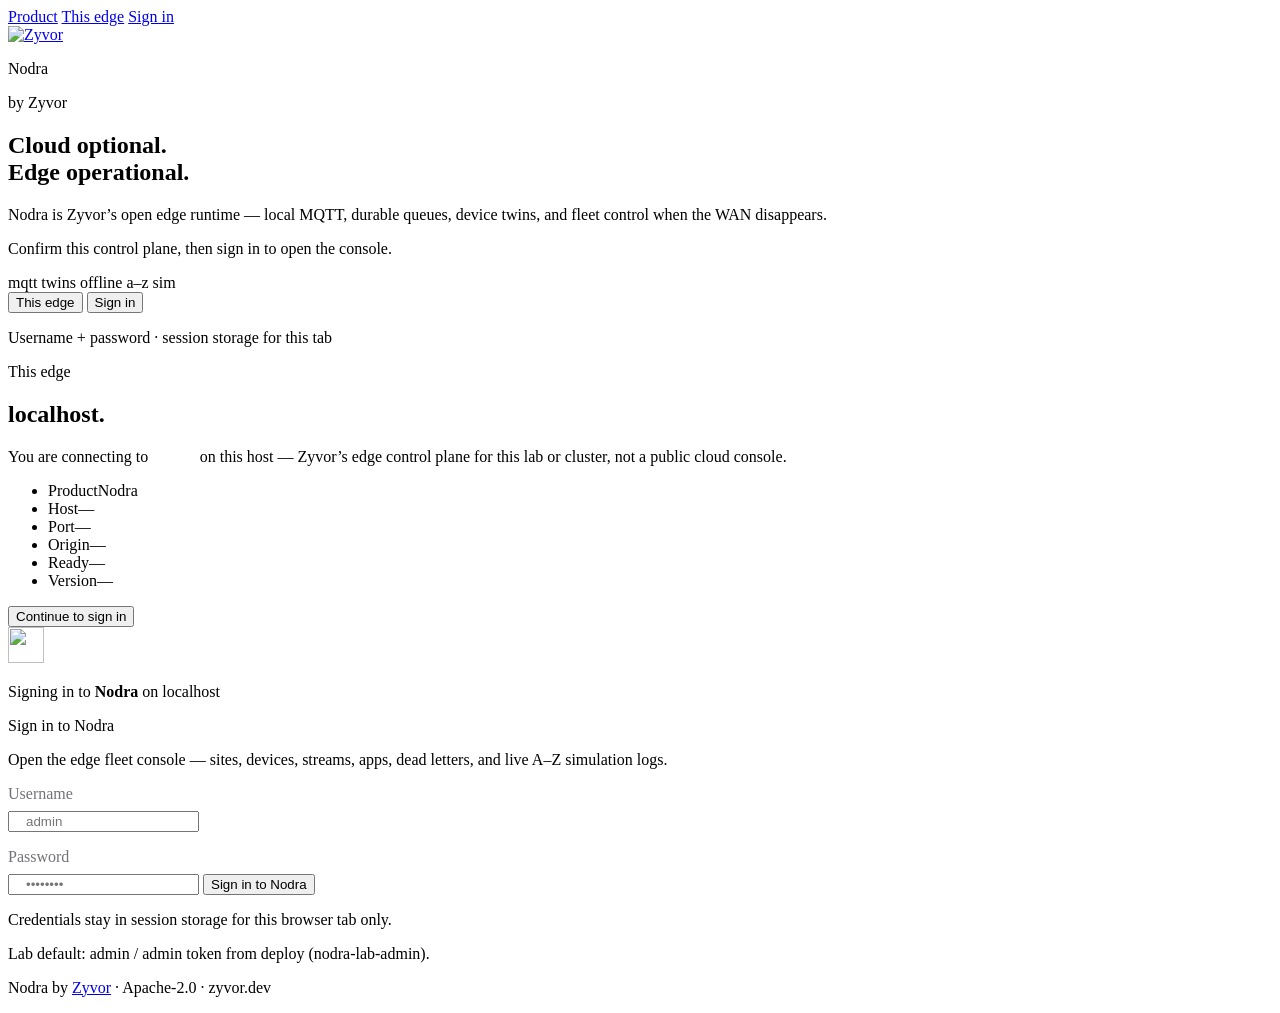
==== web/index.html @ 194d5cf3 "fix(ui): make Kryton login chapter buttons actually scroll Measure chapter position relative to the " ====
<!doctype html>
<html lang="en">
<head>
  <meta charset="utf-8" />
  <meta name="viewport" content="width=device-width,initial-scale=1" />
  <meta name="theme-color" content="#f5f5f7" />
  <title>Nodra — Open edge runtime</title>
  <meta name="description" content="Nodra keeps sites moving when the cloud doesn't. Apache-2.0 edge runtime, local MQTT, offline queues, device twins and fleet control." />
  <link rel="icon" type="image/svg+xml" href="/assets/zyvor-mark.svg" />
  <link rel="stylesheet" href="/assets/app.css?v=2" />
  <link rel="stylesheet" href="/assets/login.css?v=2" />
</head>
<body class="login-locked">
  <!-- Kryton-style Apple Store chapter login -->
  <div id="loginGate" class="auth-backdrop login-page login-store-page open" data-testid="login-page" aria-hidden="false">
    <nav class="login-localnav" aria-label="Login chapters">
      <a href="#login-product" data-login-chapter="login-product">Product</a>
      <a href="#login-edge" data-login-chapter="login-edge">This edge</a>
      <a href="#login-sign-in" data-login-chapter="login-sign-in">Sign in</a>
      <span class="login-localnav-host" id="loginNavHost"></span>
    </nav>
    <main class="login-store-scroll" aria-label="Sign in to Nodra">
      <section id="login-product" class="login-chapter login-chapter-hero" data-tone="zyvor" aria-label="Nodra">
        <div class="login-chapter-inner">
          <a class="login-mark-link" href="https://zyvor.dev" target="_blank" rel="noopener noreferrer" title="Zyvor">
            <img class="login-mark brand-logo" src="/assets/zyvor-mark.svg" alt="Zyvor" width="56" height="56">
          </a>
          <p class="login-wordmark">Nodra</p>
          <p class="login-byline">by Zyvor</p>
          <h1 class="login-hero-title">Cloud optional.<br>Edge operational.</h1>
          <p class="login-tagline">Nodra is Zyvor’s open edge runtime — local MQTT, durable queues, device twins, and fleet control when the WAN disappears.</p>
          <p class="login-tagline login-tagline-soft">Confirm this control plane, then sign in to open the console.</p>
          <div class="login-pill-row">
            <span class="login-pill" data-tone="sky"><span class="login-pill-dot" aria-hidden="true"></span>mqtt</span>
            <span class="login-pill" data-tone="violet"><span class="login-pill-dot" aria-hidden="true"></span>twins</span>
            <span class="login-pill" data-tone="emerald"><span class="login-pill-dot" aria-hidden="true"></span>offline</span>
            <span class="login-pill" data-tone="amber"><span class="login-pill-dot" aria-hidden="true"></span>a–z sim</span>
          </div>
          <div class="login-cta">
            <button type="button" class="login-cta-primary" data-login-chapter="login-edge">This edge</button>
            <button type="button" class="login-cta-secondary" data-login-chapter="login-sign-in">Sign in</button>
          </div>
          <p class="login-chapter-note">Username + password · session storage for this tab</p>
        </div>
      </section>

      <section id="login-edge" class="login-chapter login-chapter-destination" aria-label="This edge">
        <div class="login-chapter-inner">
          <p class="login-chapter-kicker">This edge</p>
          <h2 class="login-dest-title" id="loginDestHost">localhost.</h2>
          <p class="login-tagline">You are connecting to <strong style="color:#fff;font-weight:600">Nodra</strong> on this host — Zyvor’s edge control plane for this lab or cluster, not a public cloud console.</p>
          <ul class="login-dest-facts">
            <li class="login-dest-fact"><span class="login-dest-fact-label">Product</span><span class="login-dest-fact-value is-display">Nodra</span></li>
            <li class="login-dest-fact"><span class="login-dest-fact-label">Host</span><span class="login-dest-fact-value" id="loginFactHost">—</span></li>
            <li class="login-dest-fact"><span class="login-dest-fact-label">Port</span><span class="login-dest-fact-value" id="loginFactPort">—</span></li>
            <li class="login-dest-fact"><span class="login-dest-fact-label">Origin</span><span class="login-dest-fact-value" id="loginFactOrigin">—</span></li>
            <li class="login-dest-fact"><span class="login-dest-fact-label">Ready</span><span class="login-dest-fact-value" id="loginFactReady">—</span></li>
            <li class="login-dest-fact"><span class="login-dest-fact-label">Version</span><span class="login-dest-fact-value" id="loginFactVersion">—</span></li>
          </ul>
          <div class="login-cta">
            <button type="button" class="login-cta-primary" data-login-chapter="login-sign-in">Continue to sign in</button>
          </div>
        </div>
      </section>

      <section id="login-sign-in" class="login-chapter login-chapter-sign-in" aria-label="Credentials">
        <div class="login-chapter-inner login-sign-in-inner">
          <img class="login-mark-sm" src="/assets/zyvor-mark.svg" alt="" width="36" height="36">
          <p class="login-sign-in-context">Signing in to <strong>Nodra</strong> on <span class="login-apple-host" id="loginSignHost">localhost</span></p>
          <p class="login-form-heading">Sign in to Nodra</p>
          <p class="login-sign-in-blurb">Open the edge fleet console — sites, devices, streams, apps, dead letters, and live A–Z simulation logs.</p>
          <div class="login-card" id="loginCard">
            <form id="loginForm" class="login-apple-step" autocomplete="on">
              <label for="loginUser" class="login-dest-fact-label" style="color:hsl(240 3% 46%);margin-bottom:.5rem;display:block">Username</label>
              <input id="loginUser" class="login-input" name="username" type="text" autocomplete="username" required placeholder="admin" style="padding-left:1rem;margin-bottom:1rem">
              <label for="loginPass" class="login-dest-fact-label" style="color:hsl(240 3% 46%);margin-bottom:.5rem;display:block">Password</label>
              <input id="loginPass" class="login-input" name="password" type="password" autocomplete="current-password" required placeholder="••••••••" style="padding-left:1rem">
              <p class="login-err" id="loginErr" hidden style="color:#d70015;font-size:13px;margin:10px 0 0;min-height:1.2em"></p>
              <button class="login-btn-primary" type="submit" id="loginBtn">Sign in to Nodra</button>
            </form>
            <p class="login-security-note">Credentials stay in session storage for this browser tab only.</p>
          </div>
          <p class="login-hint">Lab default: <span class="login-apple-host">admin</span> / admin token from deploy (<span class="login-apple-host">nodra-lab-admin</span>).</p>
        </div>
      </section>
    </main>
    <p class="login-footer">Nodra by <a href="https://zyvor.dev" target="_blank" rel="noopener noreferrer">Zyvor</a> · Apache-2.0 · zyvor.dev</p>
  </div>

  <div id="appShell" class="app-shell" hidden>
  <div class="ambient a1"></div><div class="ambient a2"></div>
  <header class="nav shell">
    <a class="brand" href="https://zyvor.dev" target="_blank" rel="noopener" aria-label="Zyvor home">
      <svg class="brand-mark" width="18" height="18" viewBox="0 0 18 18" aria-hidden="true"><path d="M2 2h14L6.6 16H16" fill="none" stroke="#ff5a15" stroke-width="2.6" stroke-linejoin="round" stroke-linecap="round"/></svg>
      <span><span class="brand-zyvor">zyvor</span> Nodra</span>
    </a>
    <nav id="navTabs">
      <button data-tab="overview" class="active">Overview</button><button data-tab="sites">Sites</button><button data-tab="devices">Devices</button><button data-tab="streams">Streams</button><button data-tab="apps">Apps</button><button data-tab="dlq">Dead letters</button><button data-tab="logs">Logs</button>
    </nav>
    <button id="signOutBtn" class="ghost" type="button">Sign out</button>
  </header>

  <main class="shell workspace">
    <section class="hero" data-page="overview">
      <div class="eyebrow"><span></span> OPEN EDGE RUNTIME · APACHE-2.0</div>
      <h1>Cloud optional.<br><b>Edge operational.</b></h1>
      <p>Run local MQTT, route data, reconcile applications, synchronize device twins, and preserve events through unreliable networks — without a SaaS dependency.</p>
      <div class="hero-actions"><button id="refreshBtn" class="primary">Refresh fleet</button><a class="link" href="/api/v1/version">API status ↗</a></div>
      <div class="signal" aria-hidden="true"><i></i><i></i><i></i><i></i><i></i><i></i><i></i></div>

      <div class="stat-grid">
        <article><small>Sites</small><strong id="sitesCount">—</strong><span id="siteHint">connect to load</span></article>
        <article><small>Online now</small><strong id="onlineCount">—</strong><span>90-second heartbeat window</span></article>
        <article><small>Cloud queue</small><strong id="queueCount">—</strong><span id="queueBytes">durable delivery WAL</span></article>
        <article><small>Dead letters</small><strong id="dlqCount">—</strong><span>inspectable and replayable</span></article>
      </div>

      <div class="feature-grid">
        <article class="feature-card dark terminal-card">
          <div class="terminal-top"><div class="traffic" aria-hidden="true"><i></i><i></i><i></i></div><span>Terminal — live simulation</span><span class="terminal-live" aria-hidden="true"></span></div>
          <pre id="liveLogPreview" class="terminal-body terminal-scroll" aria-live="polite"><span class="muted">Waiting for A–Z simulation activity…</span></pre>
        </article>
        <article class="feature-card topology-card"><span class="feature-tag">ONE FABRIC</span><h2>Every edge path.<br>Visible.</h2><div class="topology"><div class="node source">Sensors<small>MQTT / HTTP</small></div><div class="beam"></div><div class="node core">Nodra<small>local runtime</small></div><div class="branches"><span></span><span></span><span></span></div><div class="targets"><div>MES</div><div>AI</div><div>Cloud</div></div></div></article>
      </div>
    </section>

    <section class="page" data-page="sites" hidden><div class="page-head"><div><div class="eyebrow">FLEET</div><h2>Sites</h2><p>Heartbeat health, runtime version, queue pressure and certificate identity for every edge location.</p></div><span id="fleetState" class="chip">Disconnected</span></div><div id="sitesTable" class="table-card"></div></section>
    <section class="page" data-page="devices" hidden><div class="page-head"><div><div class="eyebrow">DEVICE STATE</div><h2>Devices & twins</h2><p>Desired versus reported state, synchronized without coupling the device protocol to the cloud.</p></div></div><div class="split"><div><h3>Devices</h3><div id="devicesTable" class="table-card"></div></div><div><h3>Twins</h3><div id="twinsTable" class="table-card"></div></div></div></section>
    <section class="page" data-page="streams" hidden><div class="page-head"><div><div class="eyebrow">DATA PLANE</div><h2>Streams</h2><p>MQTT-style topic filters to durable HTTP destinations, plus local agent routes that continue offline.</p></div><button id="seedRouteBtn" class="ghost">Create demo route</button></div><div id="routesTable" class="table-card"></div></section>
    <section class="page" data-page="apps" hidden><div class="page-head"><div><div class="eyebrow">EDGE APPS</div><h2>Applications</h2><p>Desired-state container reconciliation at remote sites, with health flowing back to the control plane.</p></div></div><div id="deploymentsTable" class="table-card"></div><div class="section-gap"></div><div class="page-head compact"><div><div class="eyebrow">ATTENTION</div><h3>Open alerts</h3></div></div><div class="terminal-card"><div class="terminal-top"><div class="traffic" aria-hidden="true"><i></i><i></i><i></i></div><span>Terminal — alerts</span><span></span></div><div id="alertsTable" class="table-card terminal"></div></div></section>
    <section class="page" data-page="dlq" hidden><div class="page-head"><div><div class="eyebrow">RECOVERY</div><h2>Dead letters</h2><p>Failed deliveries are retained with their payload and retry history. Replay them when the destination is healthy.</p></div></div><div class="terminal-card"><div class="terminal-top"><div class="traffic" aria-hidden="true"><i></i><i></i><i></i></div><span>Terminal — dead letters</span><span></span></div><div id="dlqTable" class="table-card terminal"></div></div></section>
    <section class="page" data-page="logs" hidden>
      <div class="page-head">
        <div>
          <div class="eyebrow">A–Z SIMULATION</div>
          <h2>Logs</h2>
          <p>Detailed live feed of what Nodra and the A–Z simulator are doing — enrollments, heartbeats, telemetry, twins, routes, and dead letters.</p>
        </div>
        <button id="refreshLogsBtn" class="ghost" type="button">Refresh logs</button>
      </div>
      <div class="terminal-card log-terminal">
        <div class="terminal-top">
          <div class="traffic" aria-hidden="true"><i></i><i></i><i></i></div>
          <span>Terminal — nodra activity · A→Z</span>
          <span class="terminal-live" aria-hidden="true"></span>
        </div>
        <pre id="activityLog" class="terminal-body terminal-scroll tall" aria-live="polite"></pre>
      </div>
    </section>
  </main>

  <footer class="shell footer"><span>Nodra v0.2 · Apache-2.0 · Built by Zyvor</span><span>Run apps. Move data. Control the edge.</span></footer>
  </div>

  <div id="toast" class="toast"></div>
  <script src="/assets/app.js?v=2"></script>
</body>
</html>
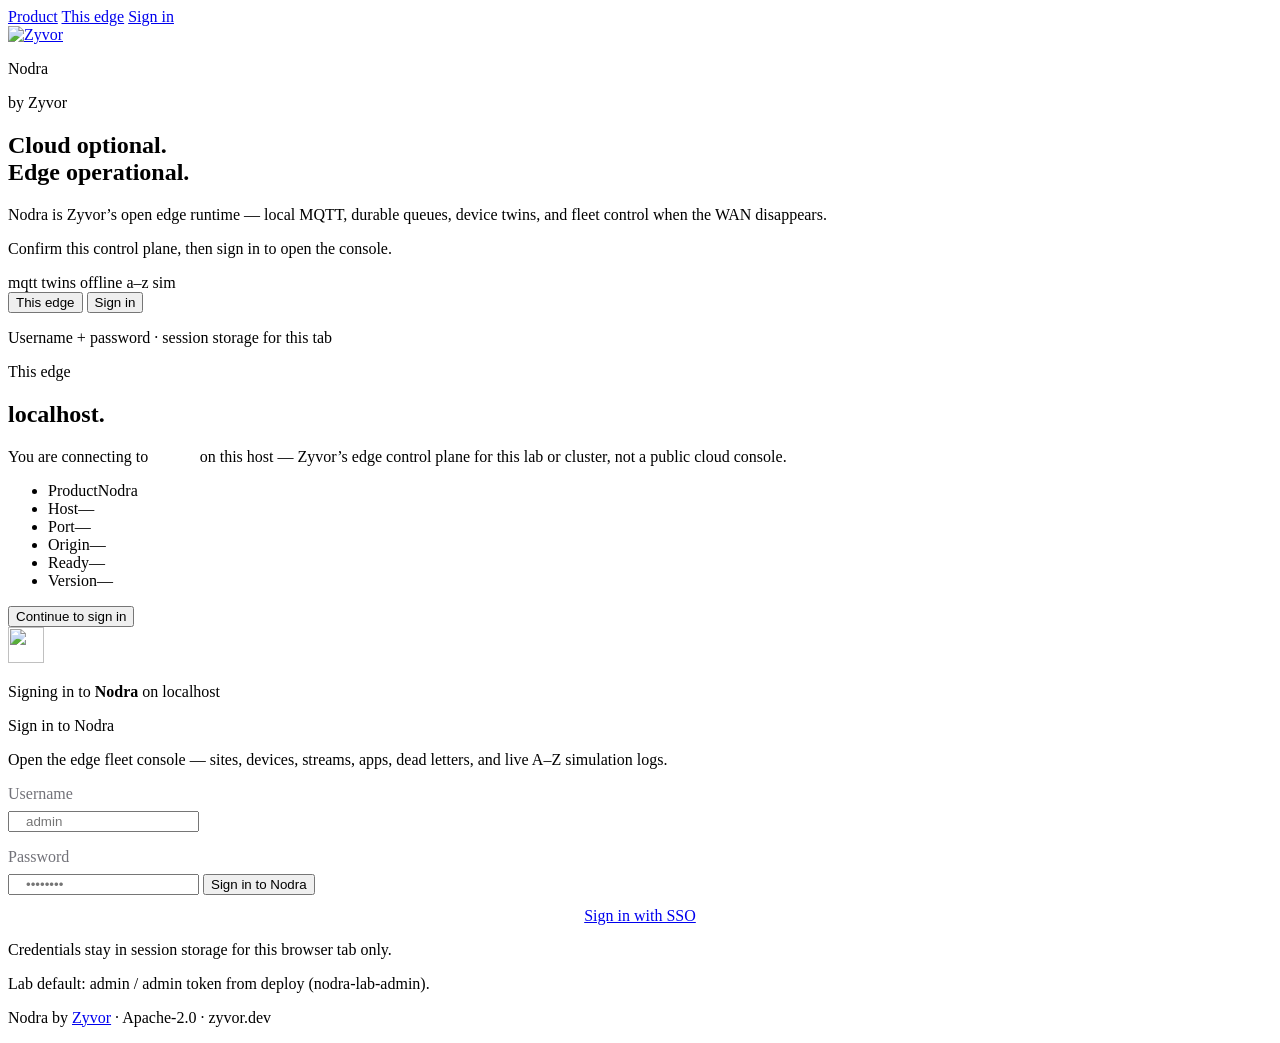
==== commit 945ad5e0: "Add fleet policy packs (allowed_images) and OIDC console login Two independent features landing in o" ====
--- a/web/index.html
+++ b/web/index.html
@@ -1,3 +1,7 @@
+<!--
+Copyright 2026 Zyvor AI Labs · https://zyvor.dev
+SPDX-License-Identifier: Apache-2.0
+-->
 <!doctype html>
 <html lang="en">
 <head>
@@ -7,8 +11,8 @@
   <title>Nodra — Open edge runtime</title>
   <meta name="description" content="Nodra keeps sites moving when the cloud doesn't. Apache-2.0 edge runtime, local MQTT, offline queues, device twins and fleet control." />
   <link rel="icon" type="image/svg+xml" href="/assets/zyvor-mark.svg" />
-  <link rel="stylesheet" href="/assets/app.css?v=2" />
-  <link rel="stylesheet" href="/assets/login.css?v=2" />
+  <link rel="stylesheet" href="/assets/app.css?v=3" />
+  <link rel="stylesheet" href="/assets/login.css?v=3" />
 </head>
 <body class="login-locked">
   <!-- Kryton-style Apple Store chapter login -->
@@ -78,6 +82,7 @@
               <p class="login-err" id="loginErr" hidden style="color:#d70015;font-size:13px;margin:10px 0 0;min-height:1.2em"></p>
               <button class="login-btn-primary" type="submit" id="loginBtn">Sign in to Nodra</button>
             </form>
+            <a id="oidcLoginLink" href="/api/v1/auth/oidc/login" class="login-security-note" style="display:block;text-align:center;margin-top:.75rem">Sign in with SSO</a>
             <p class="login-security-note">Credentials stay in session storage for this browser tab only.</p>
           </div>
           <p class="login-hint">Lab default: <span class="login-apple-host">admin</span> / admin token from deploy (<span class="login-apple-host">nodra-lab-admin</span>).</p>
@@ -98,6 +103,7 @@
       <button data-tab="overview" class="active">Overview</button><button data-tab="sites">Sites</button><button data-tab="devices">Devices</button><button data-tab="streams">Streams</button><button data-tab="apps">Apps</button><button data-tab="dlq">Dead letters</button><button data-tab="logs">Logs</button>
     </nav>
     <button id="signOutBtn" class="ghost" type="button">Sign out</button>
+    <span id="roleChip" class="chip" title="Session role">Admin</span>
   </header>
 
   <main class="shell workspace">
@@ -126,8 +132,33 @@
 
     <section class="page" data-page="sites" hidden><div class="page-head"><div><div class="eyebrow">FLEET</div><h2>Sites</h2><p>Heartbeat health, runtime version, queue pressure and certificate identity for every edge location.</p></div><span id="fleetState" class="chip">Disconnected</span></div><div id="sitesTable" class="table-card"></div></section>
     <section class="page" data-page="devices" hidden><div class="page-head"><div><div class="eyebrow">DEVICE STATE</div><h2>Devices & twins</h2><p>Desired versus reported state, synchronized without coupling the device protocol to the cloud.</p></div></div><div class="split"><div><h3>Devices</h3><div id="devicesTable" class="table-card"></div></div><div><h3>Twins</h3><div id="twinsTable" class="table-card"></div></div></div></section>
-    <section class="page" data-page="streams" hidden><div class="page-head"><div><div class="eyebrow">DATA PLANE</div><h2>Streams</h2><p>MQTT-style topic filters to durable HTTP destinations, plus local agent routes that continue offline.</p></div><button id="seedRouteBtn" class="ghost">Create demo route</button></div><div id="routesTable" class="table-card"></div></section>
-    <section class="page" data-page="apps" hidden><div class="page-head"><div><div class="eyebrow">EDGE APPS</div><h2>Applications</h2><p>Desired-state container reconciliation at remote sites, with health flowing back to the control plane.</p></div></div><div id="deploymentsTable" class="table-card"></div><div class="section-gap"></div><div class="page-head compact"><div><div class="eyebrow">ATTENTION</div><h3>Open alerts</h3></div></div><div class="terminal-card"><div class="terminal-top"><div class="traffic" aria-hidden="true"><i></i><i></i><i></i></div><span>Terminal — alerts</span><span></span></div><div id="alertsTable" class="table-card terminal"></div></div></section>
+    <section class="page" data-page="streams" hidden>
+      <div class="page-head"><div><div class="eyebrow">DATA PLANE</div><h2>Streams</h2><p>MQTT-style topic filters to durable HTTP destinations, plus local agent routes that continue offline.</p></div>
+        <button id="seedRouteBtn" class="ghost" data-admin-only type="button">Create demo route</button>
+      </div>
+      <form id="routeForm" class="inline-form" data-admin-only>
+        <input id="routeName" required placeholder="Route name" />
+        <input id="routeTopic" required placeholder="Topic filter e.g. factory/+/telemetry" />
+        <input id="routeTarget" required placeholder="https://destination.example/events" />
+        <button class="primary" type="submit">Add route</button>
+      </form>
+      <div id="routesTable" class="table-card"></div>
+    </section>
+    <section class="page" data-page="apps" hidden>
+      <div class="page-head"><div><div class="eyebrow">EDGE APPS</div><h2>Applications</h2><p>Desired-state container reconciliation at remote sites, with health flowing back to the control plane.</p></div></div>
+      <form id="depForm" class="inline-form" data-admin-only>
+        <input id="depSite" required placeholder="Site ID" />
+        <input id="depName" required placeholder="App name" />
+        <input id="depVersion" required placeholder="Version" />
+        <input id="depImage" required placeholder="ghcr.io/org/app:tag" />
+        <select id="depDesired"><option value="running">running</option><option value="stopped">stopped</option></select>
+        <button class="primary" type="submit">Deploy</button>
+      </form>
+      <div id="deploymentsTable" class="table-card"></div>
+      <div class="section-gap"></div>
+      <div class="page-head compact"><div><div class="eyebrow">ATTENTION</div><h3>Open alerts</h3></div></div>
+      <div class="terminal-card"><div class="terminal-top"><div class="traffic" aria-hidden="true"><i></i><i></i><i></i></div><span>Terminal — alerts</span><span></span></div><div id="alertsTable" class="table-card terminal"></div></div>
+    </section>
     <section class="page" data-page="dlq" hidden><div class="page-head"><div><div class="eyebrow">RECOVERY</div><h2>Dead letters</h2><p>Failed deliveries are retained with their payload and retry history. Replay them when the destination is healthy.</p></div></div><div class="terminal-card"><div class="terminal-top"><div class="traffic" aria-hidden="true"><i></i><i></i><i></i></div><span>Terminal — dead letters</span><span></span></div><div id="dlqTable" class="table-card terminal"></div></div></section>
     <section class="page" data-page="logs" hidden>
       <div class="page-head">
@@ -153,6 +184,6 @@
   </div>
 
   <div id="toast" class="toast"></div>
-  <script src="/assets/app.js?v=2"></script>
+  <script src="/assets/app.js?v=3"></script>
 </body>
 </html>
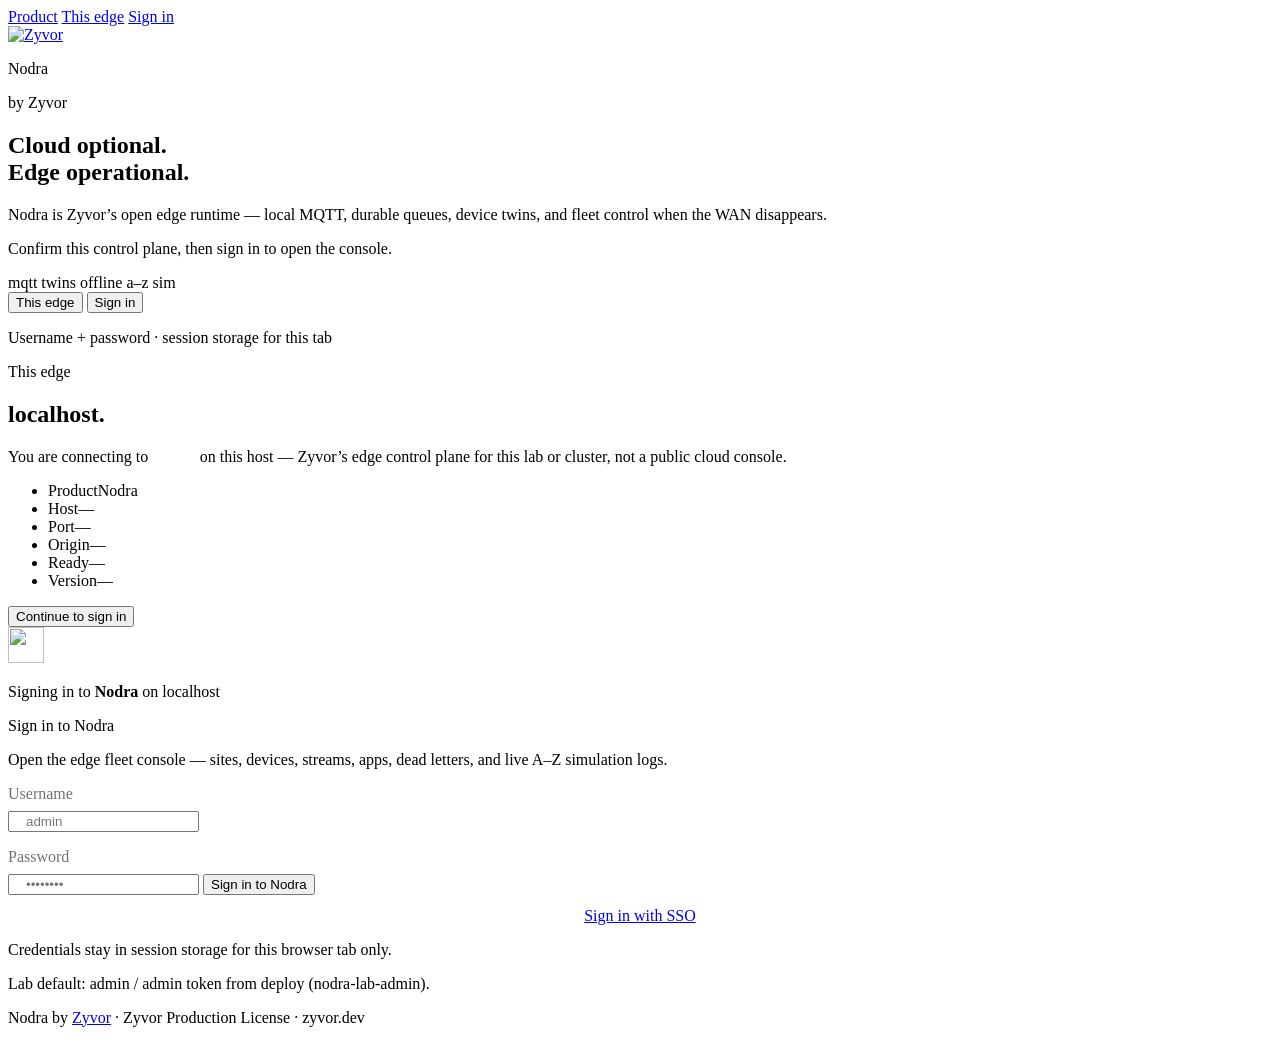
==== commit d3033fab: "docs: describe Zyvor Production License v1.0 in prose Co-Authored-By: Claude Sonnet 5.5 <noreply@ant" ====
--- a/web/index.html
+++ b/web/index.html
@@ -1,6 +1,6 @@
 <!--
 Copyright 2026 Zyvor AI Labs · https://zyvor.dev
-SPDX-License-Identifier: Apache-2.0
+SPDX-License-Identifier: LicenseRef-Zyvor-Production-1.0
 -->
 <!doctype html>
 <html lang="en">
@@ -9,7 +9,7 @@
   <meta name="viewport" content="width=device-width,initial-scale=1" />
   <meta name="theme-color" content="#f5f5f7" />
   <title>Nodra — Open edge runtime</title>
-  <meta name="description" content="Nodra keeps sites moving when the cloud doesn't. Apache-2.0 edge runtime, local MQTT, offline queues, device twins and fleet control." />
+  <meta name="description" content="Nodra keeps sites moving when the cloud doesn't. Source-available edge runtime, local MQTT, offline queues, device twins and fleet control." />
   <link rel="icon" type="image/svg+xml" href="/assets/zyvor-mark.svg" />
   <link rel="stylesheet" href="/assets/app.css?v=3" />
   <link rel="stylesheet" href="/assets/login.css?v=3" />
@@ -89,7 +89,7 @@
         </div>
       </section>
     </main>
-    <p class="login-footer">Nodra by <a href="https://zyvor.dev" target="_blank" rel="noopener noreferrer">Zyvor</a> · Apache-2.0 · zyvor.dev</p>
+    <p class="login-footer">Nodra by <a href="https://zyvor.dev" target="_blank" rel="noopener noreferrer">Zyvor</a> · Zyvor Production License · zyvor.dev</p>
   </div>
 
   <div id="appShell" class="app-shell" hidden>
@@ -108,7 +108,7 @@
 
   <main class="shell workspace">
     <section class="hero" data-page="overview">
-      <div class="eyebrow"><span></span> OPEN EDGE RUNTIME · APACHE-2.0</div>
+      <div class="eyebrow"><span></span> EDGE RUNTIME · ZYVOR PRODUCTION LICENSE</div>
       <h1>Cloud optional.<br><b>Edge operational.</b></h1>
       <p>Run local MQTT, route data, reconcile applications, synchronize device twins, and preserve events through unreliable networks — without a SaaS dependency.</p>
       <div class="hero-actions"><button id="refreshBtn" class="primary">Refresh fleet</button><a class="link" href="/api/v1/version">API status ↗</a></div>
@@ -180,7 +180,7 @@
     </section>
   </main>
 
-  <footer class="shell footer"><span>Nodra v0.2 · Apache-2.0 · Built by Zyvor</span><span>Run apps. Move data. Control the edge.</span></footer>
+  <footer class="shell footer"><span>Nodra v0.2 · Zyvor Production License · Built by Zyvor</span><span>Run apps. Move data. Control the edge.</span></footer>
   </div>
 
   <div id="toast" class="toast"></div>
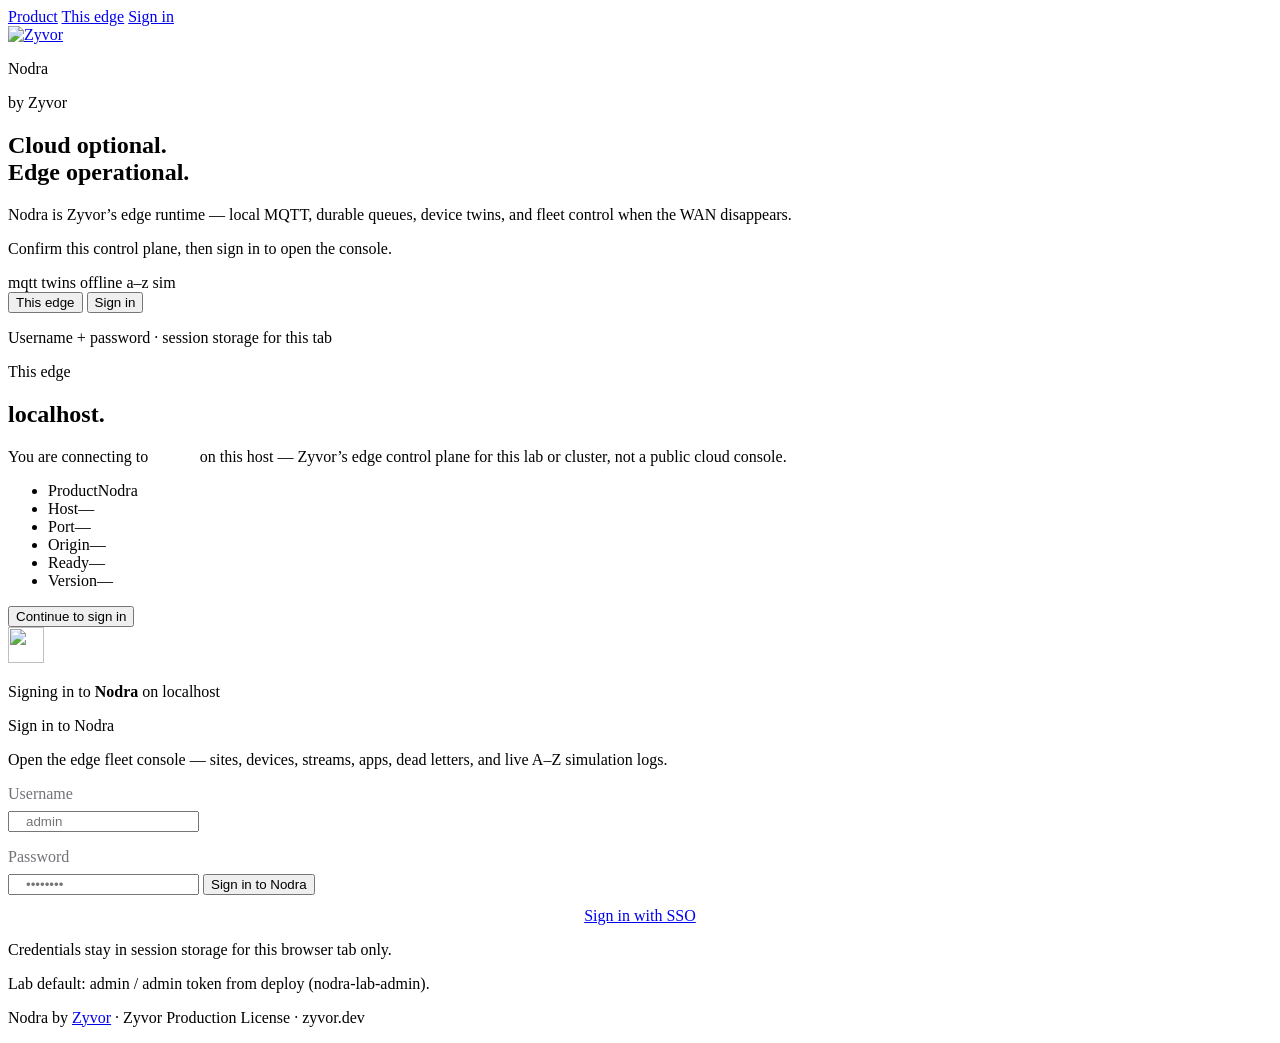
==== commit 42166f47: "docs: remove competitor content and stale license wording Co-Authored-By: Claude Sonnet 5.5 <noreply" ====
--- a/web/index.html
+++ b/web/index.html
@@ -8,7 +8,7 @@
   <meta charset="utf-8" />
   <meta name="viewport" content="width=device-width,initial-scale=1" />
   <meta name="theme-color" content="#f5f5f7" />
-  <title>Nodra — Open edge runtime</title>
+  <title>Nodra — Edge runtime</title>
   <meta name="description" content="Nodra keeps sites moving when the cloud doesn't. Source-available edge runtime, local MQTT, offline queues, device twins and fleet control." />
   <link rel="icon" type="image/svg+xml" href="/assets/zyvor-mark.svg" />
   <link rel="stylesheet" href="/assets/app.css?v=3" />
@@ -32,7 +32,7 @@
           <p class="login-wordmark">Nodra</p>
           <p class="login-byline">by Zyvor</p>
           <h1 class="login-hero-title">Cloud optional.<br>Edge operational.</h1>
-          <p class="login-tagline">Nodra is Zyvor’s open edge runtime — local MQTT, durable queues, device twins, and fleet control when the WAN disappears.</p>
+          <p class="login-tagline">Nodra is Zyvor’s edge runtime — local MQTT, durable queues, device twins, and fleet control when the WAN disappears.</p>
           <p class="login-tagline login-tagline-soft">Confirm this control plane, then sign in to open the console.</p>
           <div class="login-pill-row">
             <span class="login-pill" data-tone="sky"><span class="login-pill-dot" aria-hidden="true"></span>mqtt</span>
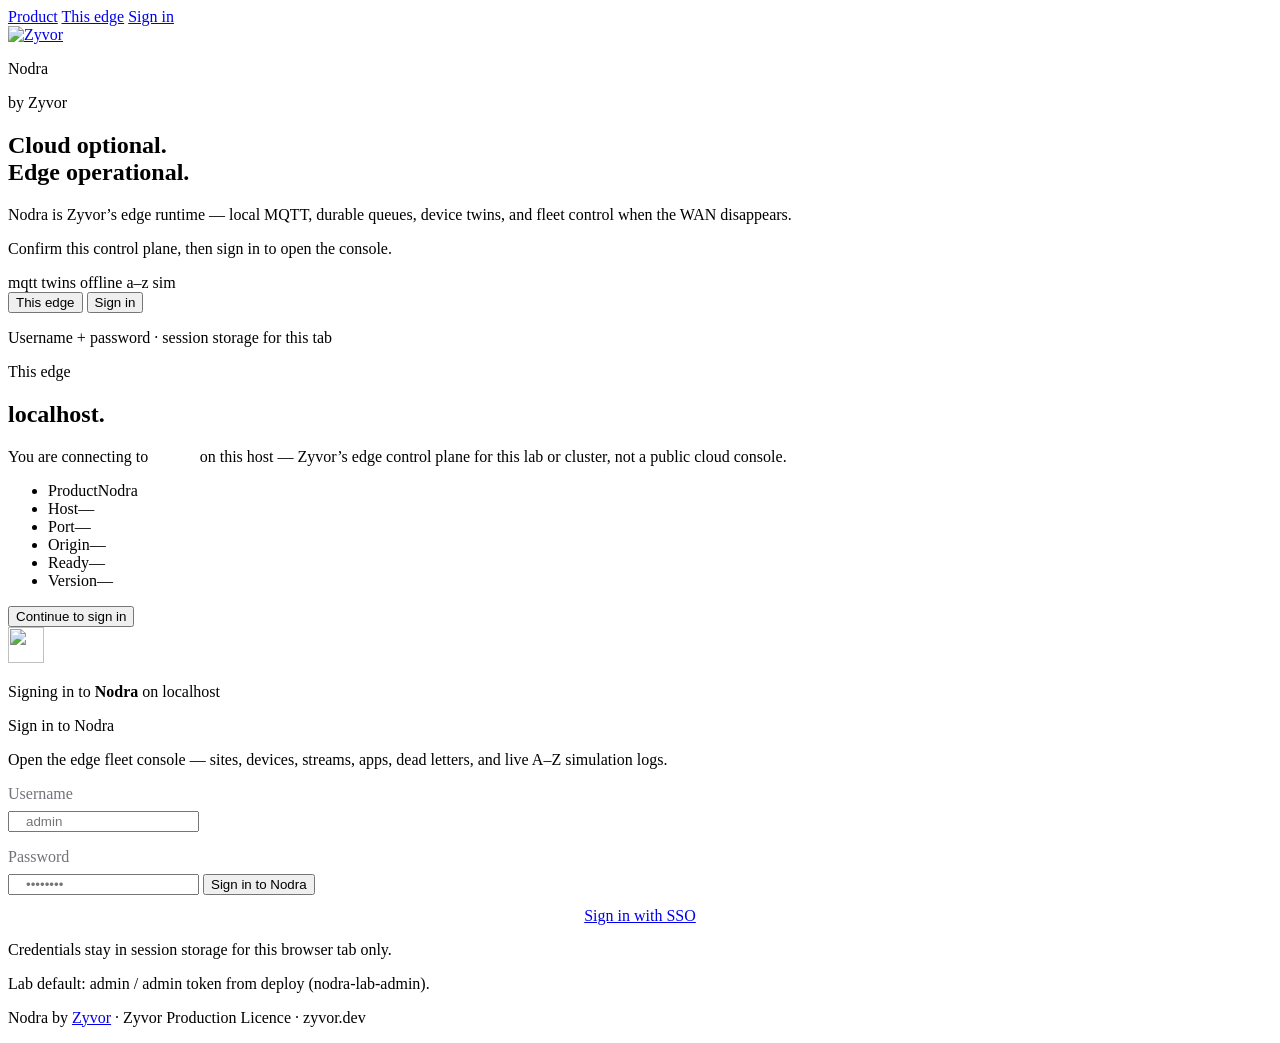
==== commit 4f6a8fa4: "Licence: Zyvor Production Licence v2.0 Replace LICENSE with Zyvor Production Licence v2.0, update na" ====
--- a/web/index.html
+++ b/web/index.html
@@ -1,6 +1,6 @@
 <!--
 Copyright 2026 Zyvor AI Labs · https://zyvor.dev
-SPDX-License-Identifier: LicenseRef-Zyvor-Production-1.0
+SPDX-License-Identifier: LicenseRef-Zyvor-Production-2.0
 -->
 <!doctype html>
 <html lang="en">
@@ -89,7 +89,7 @@
         </div>
       </section>
     </main>
-    <p class="login-footer">Nodra by <a href="https://zyvor.dev" target="_blank" rel="noopener noreferrer">Zyvor</a> · Zyvor Production License · zyvor.dev</p>
+    <p class="login-footer">Nodra by <a href="https://zyvor.dev" target="_blank" rel="noopener noreferrer">Zyvor</a> · Zyvor Production Licence · zyvor.dev</p>
   </div>
 
   <div id="appShell" class="app-shell" hidden>
@@ -108,7 +108,7 @@
 
   <main class="shell workspace">
     <section class="hero" data-page="overview">
-      <div class="eyebrow"><span></span> EDGE RUNTIME · ZYVOR PRODUCTION LICENSE</div>
+      <div class="eyebrow"><span></span> EDGE RUNTIME · ZYVOR PRODUCTION LICENCE</div>
       <h1>Cloud optional.<br><b>Edge operational.</b></h1>
       <p>Run local MQTT, route data, reconcile applications, synchronize device twins, and preserve events through unreliable networks — without a SaaS dependency.</p>
       <div class="hero-actions"><button id="refreshBtn" class="primary">Refresh fleet</button><a class="link" href="/api/v1/version">API status ↗</a></div>
@@ -180,7 +180,7 @@
     </section>
   </main>
 
-  <footer class="shell footer"><span>Nodra v0.2 · Zyvor Production License · Built by Zyvor</span><span>Run apps. Move data. Control the edge.</span></footer>
+  <footer class="shell footer"><span>Nodra v0.2 · Zyvor Production Licence · Built by Zyvor</span><span>Run apps. Move data. Control the edge.</span></footer>
   </div>
 
   <div id="toast" class="toast"></div>
